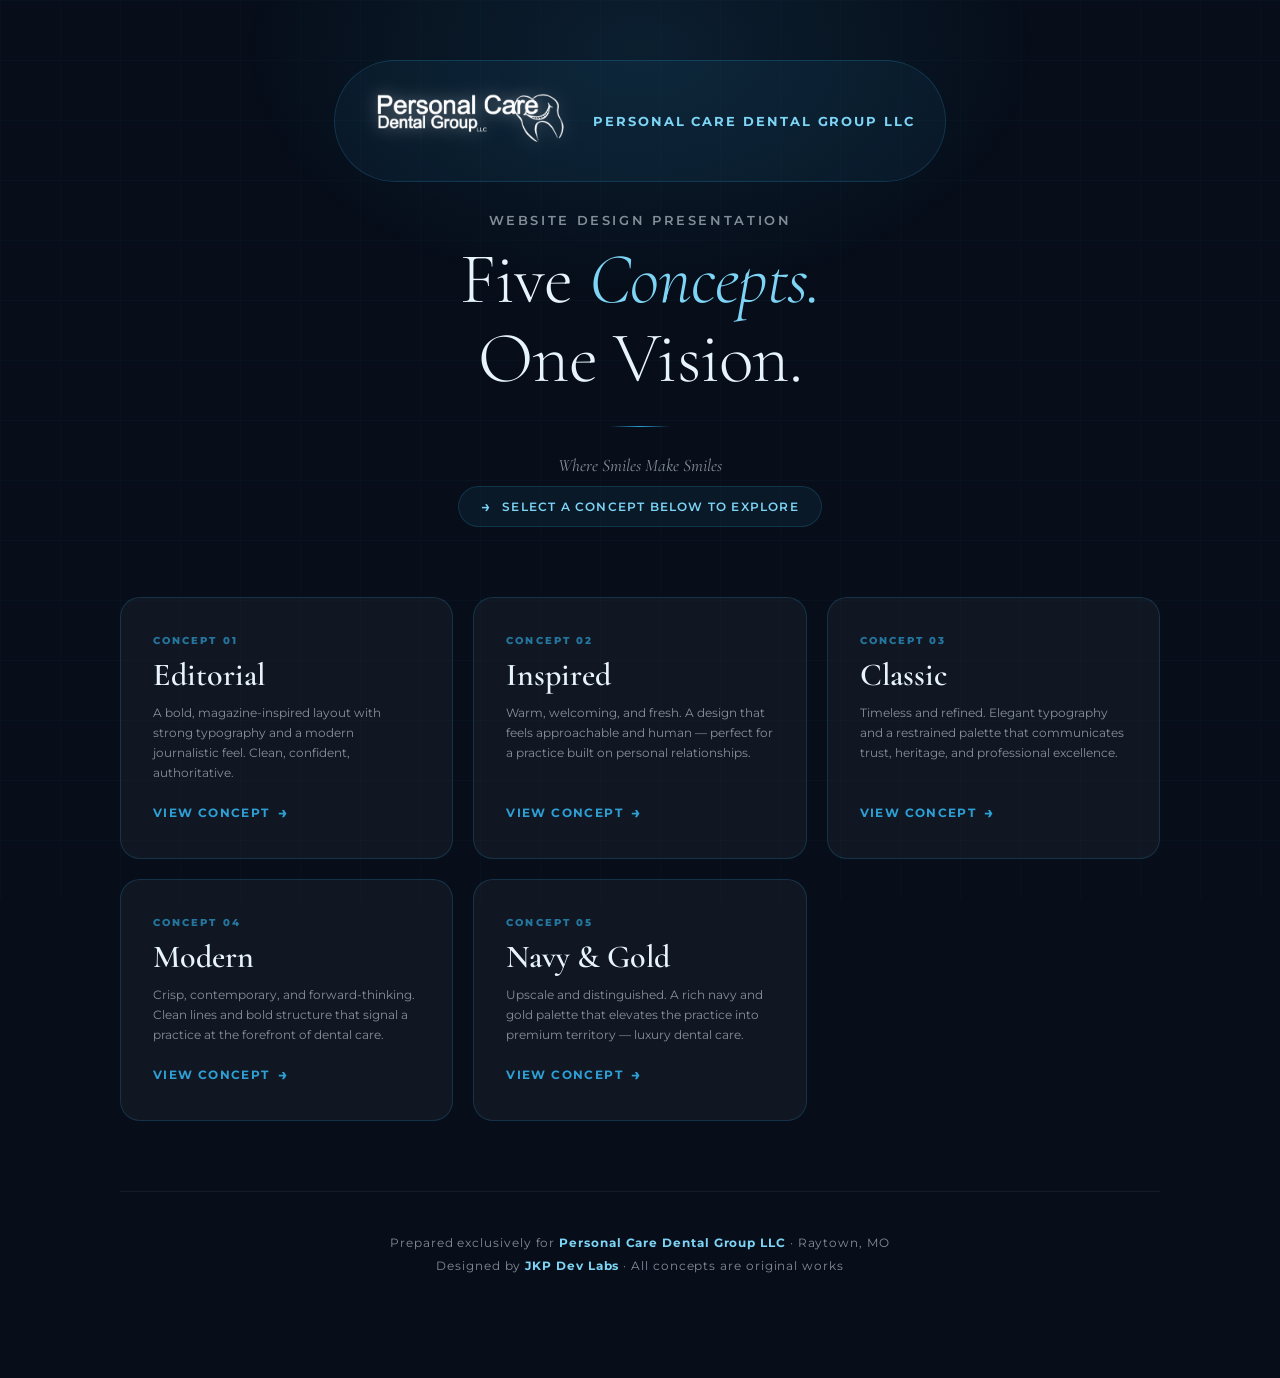
==== index.html @ e6d1325d "Initial commit - PCDG concept lobby" ====
<!DOCTYPE html>
<html lang="en">

<head>
    <meta charset="UTF-8">
    <meta name="viewport" content="width=device-width, initial-scale=1.0">
    <title>PCDG | Website Design Concepts</title>
    <link rel="preconnect" href="https://fonts.googleapis.com">
    <link rel="preconnect" href="https://fonts.gstatic.com" crossorigin>
    <link
        href="https://fonts.googleapis.com/css2?family=Cormorant+Garamond:ital,wght@0,300;0,400;0,600;1,300;1,400&family=Montserrat:wght@400;600;700;800;900&display=swap"
        rel="stylesheet">
    <style>
        :root {
            --pcdg-blue: #2e9fd4;
            --pcdg-blue-dark: #1a6e9a;
            --pcdg-blue-light: #7dd4f5;
            --deep: #070e1a;
            --deep-2: #0d1a2e;
            --surface: rgba(255, 255, 255, 0.04);
            --border: rgba(46, 159, 212, 0.2);
            --text: #e8f4fb;
            --text-muted: rgba(232, 244, 251, 0.55);
        }

        * {
            box-sizing: border-box;
            margin: 0;
            padding: 0;
        }

        body {
            font-family: 'Montserrat', sans-serif;
            background-color: var(--deep);
            color: var(--text);
            min-height: 100vh;
            overflow-x: hidden;
        }

        /* Subtle grid background */
        body::before {
            content: '';
            position: fixed;
            inset: 0;
            background-image:
                linear-gradient(rgba(46, 159, 212, 0.03) 1px, transparent 1px),
                linear-gradient(90deg, rgba(46, 159, 212, 0.03) 1px, transparent 1px);
            background-size: 60px 60px;
            pointer-events: none;
            z-index: 0;
        }

        /* Ambient glow */
        body::after {
            content: '';
            position: fixed;
            top: -200px;
            left: 50%;
            transform: translateX(-50%);
            width: 800px;
            height: 500px;
            background: radial-gradient(ellipse, rgba(46, 159, 212, 0.12) 0%, transparent 70%);
            pointer-events: none;
            z-index: 0;
        }

        .page-wrapper {
            position: relative;
            z-index: 1;
            max-width: 1100px;
            margin: 0 auto;
            padding: 60px 30px 100px;
        }

        /* Header */
        header {
            text-align: center;
            margin-bottom: 70px;
            animation: fadeDown 0.8s ease both;
        }

        .logo-wrap {
            display: inline-flex;
            align-items: center;
            gap: 18px;
            margin-bottom: 30px;
            padding: 0px 30px;
            background: rgba(46, 159, 212, 0.07);
            border: 1px solid var(--border);
            border-radius: 100px;
            backdrop-filter: blur(10px);
        }

        .logo-wrap img {
            height: 120px;
            width: auto;
            filter: drop-shadow(0 0 8px rgba(46, 159, 212, 0.4)) brightness(0) invert(1);
        }

        .logo-wrap span {
            font-family: 'Montserrat', sans-serif;
            font-weight: 700;
            font-size: 0.8rem;
            letter-spacing: 0.15em;
            text-transform: uppercase;
            color: var(--pcdg-blue-light);
        }

        .headline {
            font-family: 'Cormorant Garamond', serif;
            font-size: clamp(2.8rem, 6vw, 4.5rem);
            font-weight: 300;
            line-height: 1.1;
            letter-spacing: -0.01em;
            color: var(--text);
            margin-bottom: 16px;
        }

        .headline em {
            font-style: italic;
            color: var(--pcdg-blue-light);
        }

        .subhead {
            font-size: 0.82rem;
            font-weight: 600;
            letter-spacing: 0.2em;
            text-transform: uppercase;
            color: var(--text-muted);
            margin-bottom: 12px;
        }

        .tagline {
            font-family: 'Cormorant Garamond', serif;
            font-style: italic;
            font-size: 1.1rem;
            color: var(--text-muted);
        }

        /* Divider */
        .divider {
            width: 60px;
            height: 1px;
            background: linear-gradient(90deg, transparent, var(--pcdg-blue), transparent);
            margin: 28px auto;
        }

        /* Instruction bar */
        .instruction {
            display: inline-flex;
            align-items: center;
            gap: 10px;
            background: rgba(46, 159, 212, 0.08);
            border: 1px solid var(--border);
            border-radius: 100px;
            padding: 10px 22px;
            font-size: 0.75rem;
            font-weight: 600;
            letter-spacing: 0.1em;
            text-transform: uppercase;
            color: var(--pcdg-blue-light);
            margin-top: 10px;
        }

        .instruction::before {
            content: '→';
            font-size: 1rem;
        }

        /* Concepts grid */
        .concepts-grid {
            display: grid;
            grid-template-columns: repeat(auto-fit, minmax(300px, 1fr));
            gap: 20px;
        }

        .concept-card {
            position: relative;
            background: var(--surface);
            border: 1px solid var(--border);
            border-radius: 20px;
            padding: 36px 32px;
            text-decoration: none;
            color: inherit;
            transition: all 0.4s cubic-bezier(0.16, 1, 0.3, 1);
            overflow: hidden;
            display: flex;
            flex-direction: column;
            gap: 12px;
            animation: fadeUp 0.6s ease both;
        }

        .concept-card:nth-child(1) {
            animation-delay: 0.1s;
        }

        .concept-card:nth-child(2) {
            animation-delay: 0.2s;
        }

        .concept-card:nth-child(3) {
            animation-delay: 0.3s;
        }

        .concept-card:nth-child(4) {
            animation-delay: 0.4s;
        }

        .concept-card:nth-child(5) {
            animation-delay: 0.5s;
        }

        /* Hover glow effect */
        .concept-card::before {
            content: '';
            position: absolute;
            inset: 0;
            background: radial-gradient(ellipse at top left, rgba(46, 159, 212, 0.12) 0%, transparent 60%);
            opacity: 0;
            transition: opacity 0.4s ease;
            border-radius: 20px;
        }

        .concept-card:hover {
            transform: translateY(-6px);
            border-color: rgba(46, 159, 212, 0.5);
            box-shadow: 0 20px 50px rgba(0, 0, 0, 0.4), 0 0 0 1px rgba(46, 159, 212, 0.2);
        }

        .concept-card:hover::before {
            opacity: 1;
        }

        .card-number {
            font-size: 0.65rem;
            font-weight: 800;
            letter-spacing: 0.2em;
            text-transform: uppercase;
            color: var(--pcdg-blue);
            opacity: 0.7;
        }

        .card-title {
            font-family: 'Cormorant Garamond', serif;
            font-size: 2rem;
            font-weight: 600;
            line-height: 1;
            color: var(--text);
            transition: color 0.3s ease;
        }

        .concept-card:hover .card-title {
            color: var(--pcdg-blue-light);
        }

        .card-desc {
            font-size: 0.78rem;
            color: var(--text-muted);
            line-height: 1.6;
            flex-grow: 1;
        }

        .card-cta {
            display: inline-flex;
            align-items: center;
            gap: 8px;
            font-size: 0.72rem;
            font-weight: 700;
            letter-spacing: 0.12em;
            text-transform: uppercase;
            color: var(--pcdg-blue);
            margin-top: 8px;
            transition: gap 0.3s ease, color 0.3s ease;
        }

        .concept-card:hover .card-cta {
            gap: 14px;
            color: var(--pcdg-blue-light);
        }

        .card-cta::after {
            content: '→';
            font-size: 1rem;
        }

        /* Color accent bar at top of each card */
        .card-accent {
            position: absolute;
            top: 0;
            left: 0;
            right: 0;
            height: 3px;
            border-radius: 20px 20px 0 0;
            opacity: 0;
            transition: opacity 0.4s ease;
        }

        .concept-card:hover .card-accent {
            opacity: 1;
        }

        .accent-editorial {
            background: linear-gradient(90deg, #2e9fd4, #7dd4f5);
        }

        .accent-inspired {
            background: linear-gradient(90deg, #5bb89e, #a8e6d4);
        }

        .accent-classic {
            background: linear-gradient(90deg, #c9a96e, #e8d4a8);
        }

        .accent-modern {
            background: linear-gradient(90deg, #2e9fd4, #1a6e9a);
        }

        .accent-navygold {
            background: linear-gradient(90deg, #002d56, #ffcd00);
        }

        /* Footer */
        .presentation-footer {
            text-align: center;
            margin-top: 70px;
            padding-top: 40px;
            border-top: 1px solid rgba(255, 255, 255, 0.06);
            animation: fadeUp 0.6s ease 0.7s both;
        }

        .presentation-footer p {
            font-size: 0.72rem;
            color: var(--text-muted);
            letter-spacing: 0.08em;
            line-height: 2;
        }

        .presentation-footer strong {
            color: var(--pcdg-blue-light);
        }

        /* Animations */
        @keyframes fadeDown {
            from {
                opacity: 0;
                transform: translateY(-20px);
            }

            to {
                opacity: 1;
                transform: translateY(0);
            }
        }

        @keyframes fadeUp {
            from {
                opacity: 0;
                transform: translateY(20px);
            }

            to {
                opacity: 1;
                transform: translateY(0);
            }
        }

        /* Mobile */
        @media (max-width: 600px) {
            .page-wrapper {
                padding: 40px 20px 80px;
            }

            header {
                margin-bottom: 50px;
            }

            .logo-wrap {
                padding: 12px 20px;
                gap: 12px;
            }

            .logo-wrap img {
                height: 36px;
            }

            .concepts-grid {
                grid-template-columns: 1fr;
            }
        }
    </style>
</head>

<body>

    <div class="page-wrapper">

        <header>
            <div class="logo-wrap">
                <img src="images/PCDG_Logo_No_Background.png" alt="Personal Care Dental Group">
                <span>Personal Care Dental Group LLC</span>
            </div>
            <p class="subhead">Website Design Presentation</p>
            <h1 class="headline">Five <em>Concepts.</em><br>One Vision.</h1>
            <div class="divider"></div>
            <p class="tagline">Where Smiles Make Smiles</p>
            <div class="instruction">Select a concept below to explore</div>
        </header>

        <div class="concepts-grid">

            <a href="editorial/index.html" class="concept-card">
                <div class="card-accent accent-editorial"></div>
                <span class="card-number">Concept 01</span>
                <h2 class="card-title">Editorial</h2>
                <p class="card-desc">A bold, magazine-inspired layout with strong typography and a modern journalistic
                    feel. Clean, confident, authoritative.</p>
                <span class="card-cta">View Concept</span>
            </a>

            <a href="inspired/index.html" class="concept-card">
                <div class="card-accent accent-inspired"></div>
                <span class="card-number">Concept 02</span>
                <h2 class="card-title">Inspired</h2>
                <p class="card-desc">Warm, welcoming, and fresh. A design that feels approachable and human — perfect
                    for a practice built on personal relationships.</p>
                <span class="card-cta">View Concept</span>
            </a>

            <a href="classic/index.html" class="concept-card">
                <div class="card-accent accent-classic"></div>
                <span class="card-number">Concept 03</span>
                <h2 class="card-title">Classic</h2>
                <p class="card-desc">Timeless and refined. Elegant typography and a restrained palette that communicates
                    trust, heritage, and professional excellence.</p>
                <span class="card-cta">View Concept</span>
            </a>

            <a href="modern/index.html" class="concept-card">
                <div class="card-accent accent-modern"></div>
                <span class="card-number">Concept 04</span>
                <h2 class="card-title">Modern</h2>
                <p class="card-desc">Crisp, contemporary, and forward-thinking. Clean lines and bold structure that
                    signal a practice at the forefront of dental care.</p>
                <span class="card-cta">View Concept</span>
            </a>

            <a href="navygold/index.html" class="concept-card">
                <div class="card-accent accent-navygold"></div>
                <span class="card-number">Concept 05</span>
                <h2 class="card-title">Navy & Gold</h2>
                <p class="card-desc">Upscale and distinguished. A rich navy and gold palette that elevates the practice
                    into premium territory — luxury dental care.</p>
                <span class="card-cta">View Concept</span>
            </a>

        </div>

        <div class="presentation-footer">
            <p>Prepared exclusively for <strong>Personal Care Dental Group LLC</strong> · Raytown, MO</p>
            <p>Designed by <strong>JKP Dev Labs</strong> · All concepts are original works</p>
        </div>

    </div>

</body>

</html>
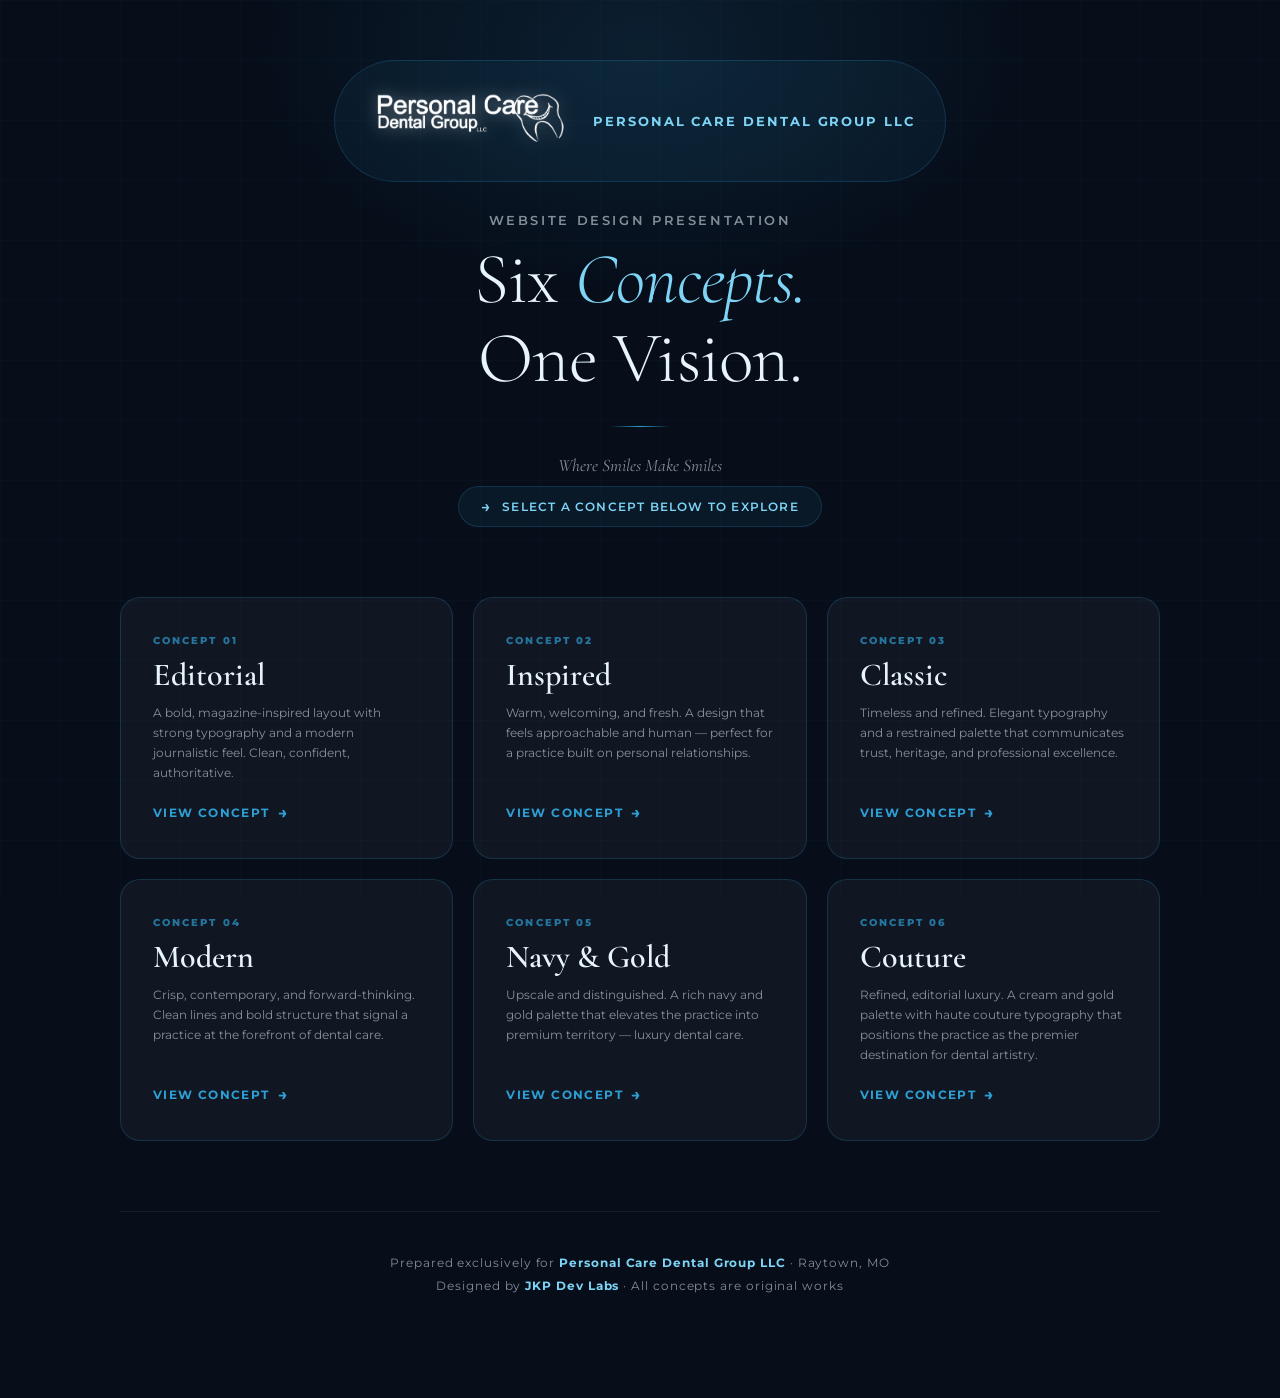
==== commit cfa386ea: "Add Couture concept with mobile styles" ====
--- a/index.html
+++ b/index.html
@@ -315,8 +315,8 @@
             background: linear-gradient(90deg, #2e9fd4, #1a6e9a);
         }
 
-        .accent-navygold {
-            background: linear-gradient(90deg, #002d56, #ffcd00);
+        .accent-couture {
+            background: linear-gradient(90deg, #c9a96e, #faf8f4);
         }
 
         /* Footer */
@@ -400,7 +400,7 @@
                 <span>Personal Care Dental Group LLC</span>
             </div>
             <p class="subhead">Website Design Presentation</p>
-            <h1 class="headline">Five <em>Concepts.</em><br>One Vision.</h1>
+            <h1 class="headline">Six <em>Concepts.</em><br>One Vision.</h1>
             <div class="divider"></div>
             <p class="tagline">Where Smiles Make Smiles</p>
             <div class="instruction">Select a concept below to explore</div>
@@ -453,6 +453,14 @@
                 <span class="card-cta">View Concept</span>
             </a>
 
+            <a href="couture/index.html" class="concept-card">
+                <div class="card-accent accent-couture"></div>
+                <span class="card-number">Concept 06</span>
+                <h2 class="card-title">Couture</h2>
+                <p class="card-desc">Refined, editorial luxury. A cream and gold palette with haute couture typography that positions the practice as the premier destination for dental artistry.</p>
+                <span class="card-cta">View Concept</span>
+            </a>
+
         </div>
 
         <div class="presentation-footer">
